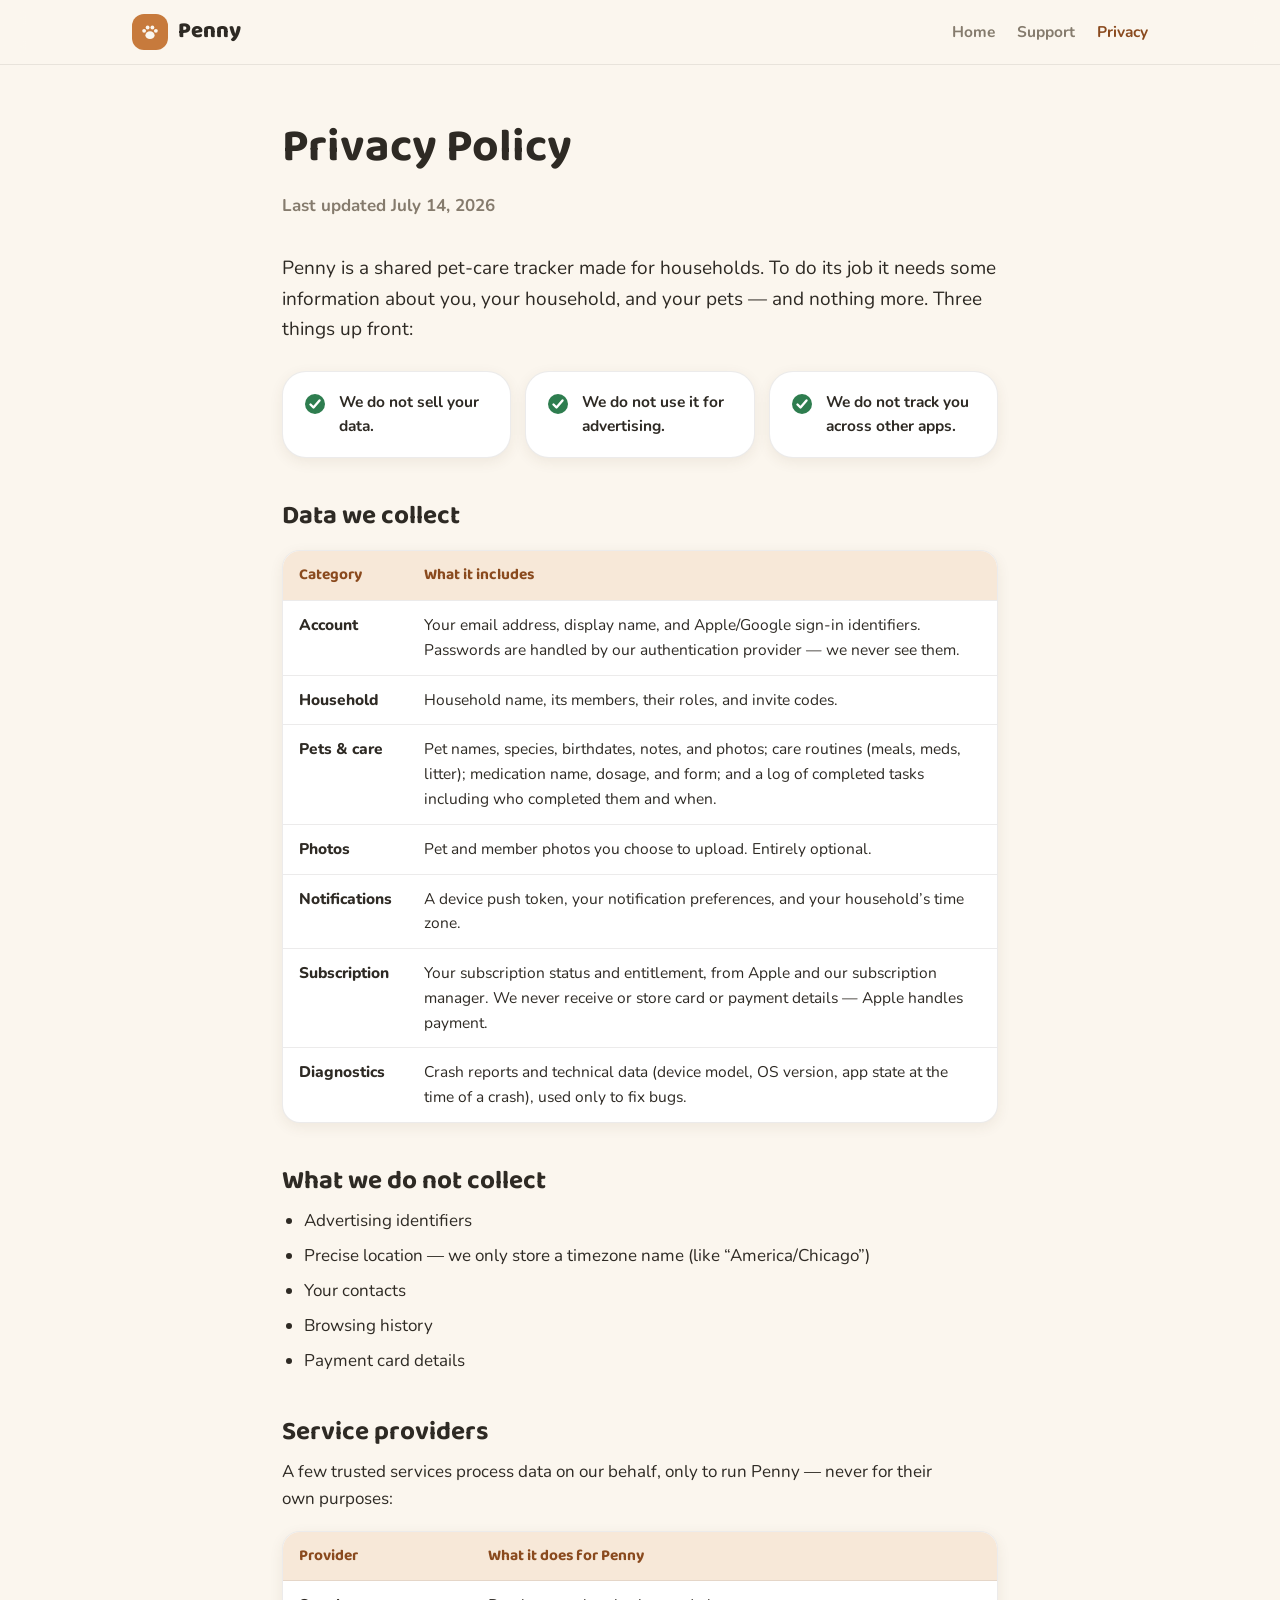
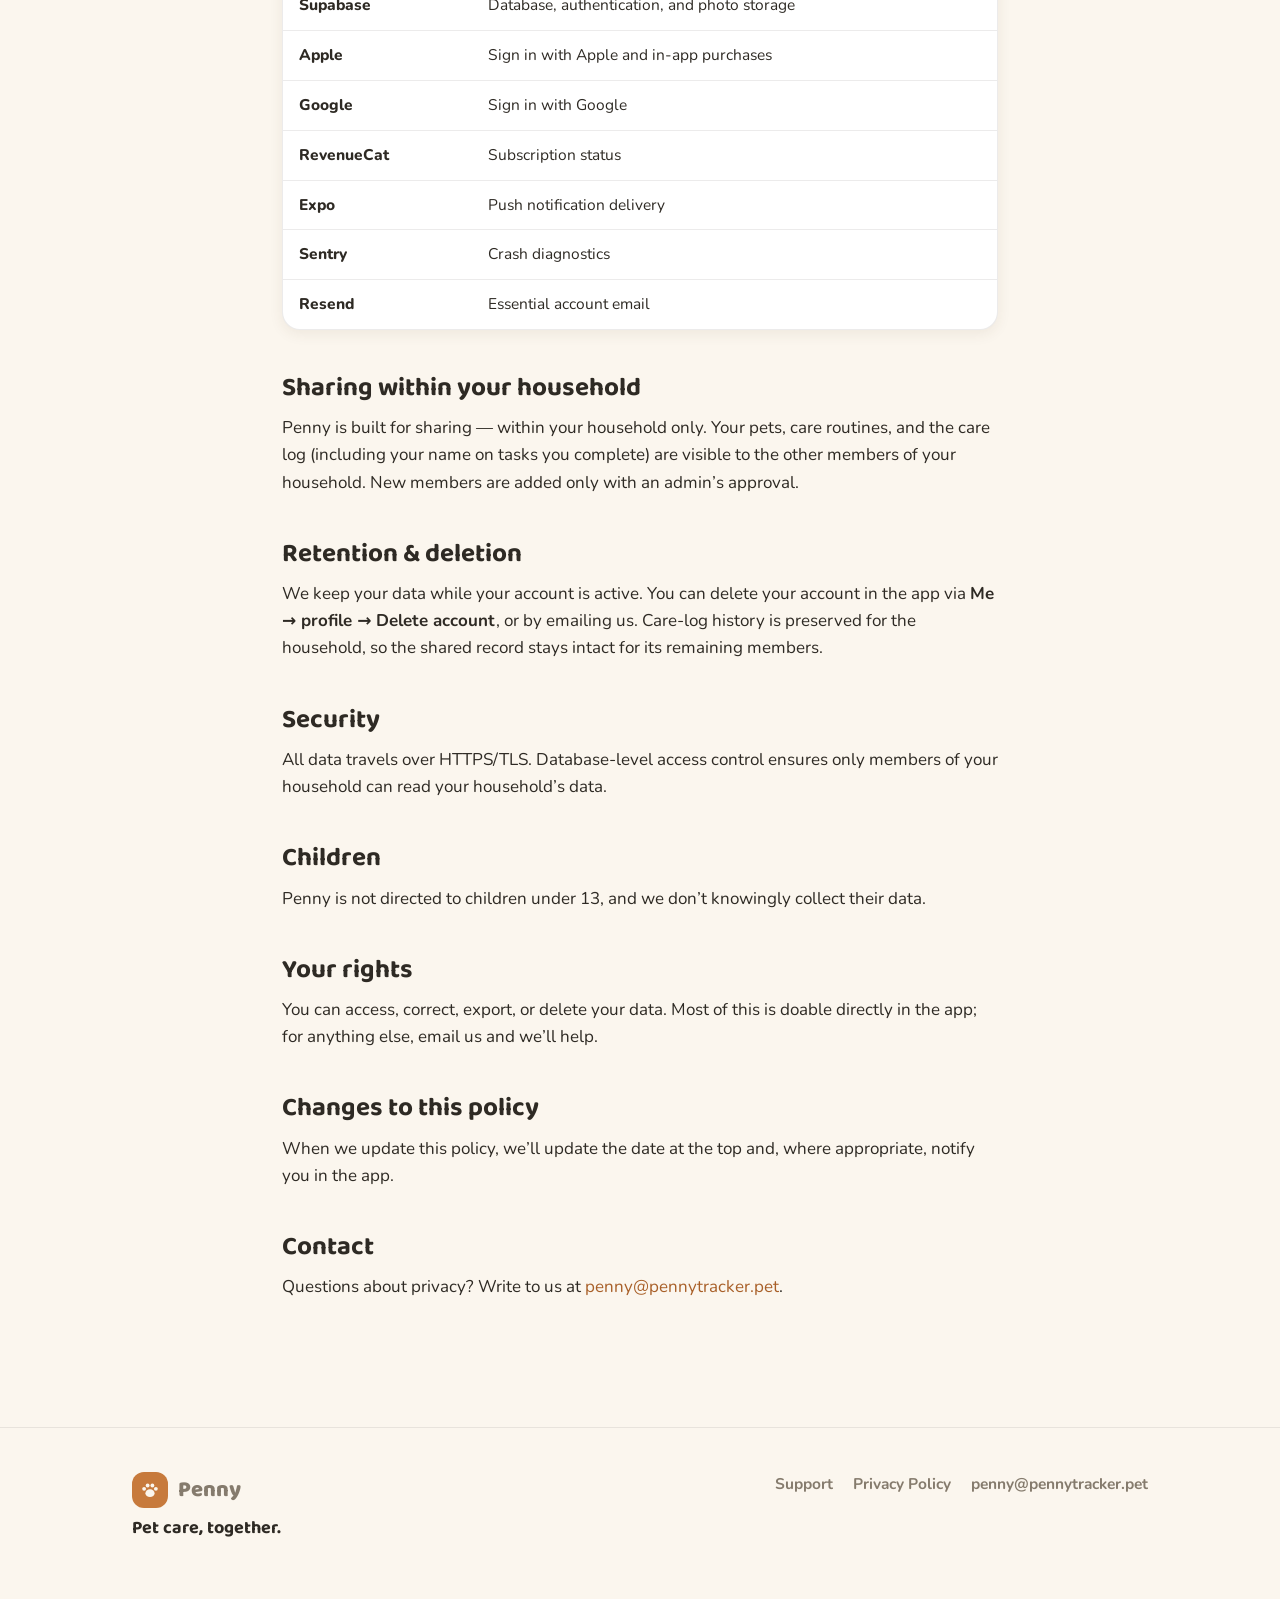
==== privacy/index.html @ 5d47a612 "Add Penny public site: landing, privacy, support Static site served at pennytracker.pet for App Stor" ====
<!DOCTYPE html>
<html lang="en">
<head>
<meta charset="UTF-8">
<meta name="viewport" content="width=device-width, initial-scale=1.0">
<title>Privacy Policy — Penny</title>
<meta name="description" content="Penny's privacy policy: what we collect, what we never collect, and how your household's data is handled.">
<link rel="preconnect" href="https://fonts.googleapis.com">
<link rel="preconnect" href="https://fonts.gstatic.com" crossorigin="anonymous">
<link href="https://fonts.googleapis.com/css2?family=Baloo+2:wght@400;600;700;800&amp;family=Nunito:ital,wght@0,400;0,600;0,700;0,800;1,400&amp;display=swap" rel="stylesheet">
<link rel="stylesheet" href="../penny.css">
<style>
.promises{display:grid;grid-template-columns:repeat(3,1fr);gap:14px;margin:26px 0 10px}
.promise{padding:18px 20px;display:flex;gap:12px;align-items:flex-start;font-weight:700;font-size:15.5px}
.promise svg{width:24px;height:24px;flex-shrink:0;margin-top:2px}
@media (max-width:700px){.promises{grid-template-columns:1fr}}
</style>
</head>
<body>
<header class="site-header"><div class="wrap bar">
<a class="brand" href="../"><span class="mark"><svg viewBox="0 0 24 24"><ellipse cx="12" cy="15.5" rx="5" ry="4.2"></ellipse><circle cx="5.6" cy="10.7" r="2.1"></circle><circle cx="9.4" cy="7.1" r="2.1"></circle><circle cx="14.6" cy="7.1" r="2.1"></circle><circle cx="18.4" cy="10.7" r="2.1"></circle></svg></span>Penny</a>
<nav class="site-nav"><a href="../">Home</a><a href="../support/">Support</a><a class="active" href="./">Privacy</a></nav>
</div></header>

<main class="doc"><div class="wrap narrow">
<h1>Privacy Policy</h1>
<p class="updated">Last updated July 14, 2026</p>

<p class="lead">Penny is a shared pet-care tracker made for households. To do its job it needs some information about you, your household, and your pets — and nothing more. Three things up front:</p>
<div class="promises">
<div class="card promise"><svg viewBox="0 0 24 24" fill="var(--good)"><circle cx="12" cy="12" r="10"></circle><path d="M7.5 12.5 10.5 15.5 16.5 8.5" fill="none" stroke="var(--card)" stroke-width="2.4" stroke-linecap="round" stroke-linejoin="round"></path></svg>We do not sell your data.</div>
<div class="card promise"><svg viewBox="0 0 24 24" fill="var(--good)"><circle cx="12" cy="12" r="10"></circle><path d="M7.5 12.5 10.5 15.5 16.5 8.5" fill="none" stroke="var(--card)" stroke-width="2.4" stroke-linecap="round" stroke-linejoin="round"></path></svg>We do not use it for advertising.</div>
<div class="card promise"><svg viewBox="0 0 24 24" fill="var(--good)"><circle cx="12" cy="12" r="10"></circle><path d="M7.5 12.5 10.5 15.5 16.5 8.5" fill="none" stroke="var(--card)" stroke-width="2.4" stroke-linecap="round" stroke-linejoin="round"></path></svg>We do not track you across other apps.</div>
</div>

<h2>Data we collect</h2>
<div class="table-scroll"><table class="data">
<thead><tr><th>Category</th><th>What it includes</th></tr></thead>
<tbody>
<tr><td>Account</td><td>Your email address, display name, and Apple/Google sign-in identifiers. Passwords are handled by our authentication provider — we never see them.</td></tr>
<tr><td>Household</td><td>Household name, its members, their roles, and invite codes.</td></tr>
<tr><td>Pets &amp; care</td><td>Pet names, species, birthdates, notes, and photos; care routines (meals, meds, litter); medication name, dosage, and form; and a log of completed tasks including who completed them and when.</td></tr>
<tr><td>Photos</td><td>Pet and member photos you choose to upload. Entirely optional.</td></tr>
<tr><td>Notifications</td><td>A device push token, your notification preferences, and your household&rsquo;s time zone.</td></tr>
<tr><td>Subscription</td><td>Your subscription status and entitlement, from Apple and our subscription manager. We never receive or store card or payment details — Apple handles payment.</td></tr>
<tr><td>Diagnostics</td><td>Crash reports and technical data (device model, OS version, app state at the time of a crash), used only to fix bugs.</td></tr>
</tbody>
</table></div>

<h2>What we do not collect</h2>
<ul>
<li>Advertising identifiers</li>
<li>Precise location — we only store a timezone name (like &ldquo;America/Chicago&rdquo;)</li>
<li>Your contacts</li>
<li>Browsing history</li>
<li>Payment card details</li>
</ul>

<h2>Service providers</h2>
<p>A few trusted services process data on our behalf, only to run Penny — never for their own purposes:</p>
<div class="table-scroll"><table class="data">
<thead><tr><th>Provider</th><th>What it does for Penny</th></tr></thead>
<tbody>
<tr><td>Supabase</td><td>Database, authentication, and photo storage</td></tr>
<tr><td>Apple</td><td>Sign in with Apple and in-app purchases</td></tr>
<tr><td>Google</td><td>Sign in with Google</td></tr>
<tr><td>RevenueCat</td><td>Subscription status</td></tr>
<tr><td>Expo</td><td>Push notification delivery</td></tr>
<tr><td>Sentry</td><td>Crash diagnostics</td></tr>
<tr><td>Resend</td><td>Essential account email</td></tr>
</tbody>
</table></div>

<h2>Sharing within your household</h2>
<p>Penny is built for sharing — within your household only. Your pets, care routines, and the care log (including your name on tasks you complete) are visible to the other members of your household. New members are added only with an admin&rsquo;s approval.</p>

<h2>Retention &amp; deletion</h2>
<p>We keep your data while your account is active. You can delete your account in the app via <b>Me &rarr; profile &rarr; Delete account</b>, or by emailing us. Care-log history is preserved for the household, so the shared record stays intact for its remaining members.</p>

<h2>Security</h2>
<p>All data travels over HTTPS/TLS. Database-level access control ensures only members of your household can read your household&rsquo;s data.</p>

<h2>Children</h2>
<p>Penny is not directed to children under 13, and we don&rsquo;t knowingly collect their data.</p>

<h2>Your rights</h2>
<p>You can access, correct, export, or delete your data. Most of this is doable directly in the app; for anything else, email us and we&rsquo;ll help.</p>

<h2>Changes to this policy</h2>
<p>When we update this policy, we&rsquo;ll update the date at the top and, where appropriate, notify you in the app.</p>

<h2>Contact</h2>
<p>Questions about privacy? Write to us at <a href="mailto:penny@pennytracker.pet">penny@pennytracker.pet</a>.</p>
</div></main>

<footer class="site-footer"><div class="wrap cols">
<div><a class="brand" href="../"><span class="mark"><svg viewBox="0 0 24 24"><ellipse cx="12" cy="15.5" rx="5" ry="4.2"></ellipse><circle cx="5.6" cy="10.7" r="2.1"></circle><circle cx="9.4" cy="7.1" r="2.1"></circle><circle cx="14.6" cy="7.1" r="2.1"></circle><circle cx="18.4" cy="10.7" r="2.1"></circle></svg></span>Penny</a><p class="tag">Pet care, together.</p></div>
<nav><a href="../support/">Support</a><a href="./">Privacy Policy</a><a href="mailto:penny@pennytracker.pet">penny@pennytracker.pet</a></nav>
</div></footer>
</body>
</html>
---- penny.css ----
/* Penny site — shared styles */
:root{--cream:#FBF6EE;--card:#FFFFFF;--ink:#2E2A24;--soft:#857B6D;--copper:#C77A3C;--tint:#F7E8D8;--deep:#A85F28;--copper-ink:#8A4A1E;--meals:#E0962F;--meds:#C84B38;--clean:#3F9E84;--good:#2E7D4F;--line:rgba(46,42,36,.09);--shadow:0 10px 30px rgba(93,64,36,.10);--shadow-sm:0 4px 14px rgba(93,64,36,.08);--font-display:"Baloo 2",system-ui,-apple-system,sans-serif;--font-body:"Nunito",system-ui,-apple-system,sans-serif}
@media (prefers-color-scheme:dark){:root{--cream:#171411;--card:#241F19;--ink:#F2EBE0;--soft:#A89B89;--copper:#ECAB6C;--tint:rgba(236,171,108,.13);--deep:#ECAB6C;--copper-ink:#F0BC8A;--meals:#EBAD4F;--meds:#E06B55;--clean:#57BA9F;--good:#5FB37F;--line:rgba(242,235,224,.10);--shadow:0 10px 30px rgba(0,0,0,.35);--shadow-sm:0 4px 14px rgba(0,0,0,.3)}}
*{box-sizing:border-box}
html{scroll-behavior:smooth}
body{margin:0;background:var(--cream);color:var(--ink);font-family:var(--font-body);font-size:17px;line-height:1.6;-webkit-font-smoothing:antialiased;overflow-x:hidden}
h1,h2,h3,h4{font-family:var(--font-display);font-weight:700;line-height:1.15;margin:0 0 .4em;text-wrap:pretty}
p{margin:0 0 1em;text-wrap:pretty}
a{color:var(--deep);text-decoration:none}
a:hover{color:var(--copper);text-decoration:underline}
.wrap{max-width:1060px;margin:0 auto;padding:0 22px}
.narrow{max-width:760px}
/* header */
.site-header{position:sticky;top:0;z-index:50;background:color-mix(in srgb,var(--cream) 88%,transparent);backdrop-filter:blur(12px);-webkit-backdrop-filter:blur(12px);border-bottom:1px solid var(--line)}
.site-header .bar{display:flex;align-items:center;gap:18px;height:64px}
.brand{display:flex;align-items:center;gap:10px;font-family:var(--font-display);font-weight:800;font-size:22px;color:var(--ink)}
.brand:hover{text-decoration:none;color:var(--ink)}
.brand .mark{width:36px;height:36px;border-radius:12px;background:var(--copper);display:grid;place-items:center;flex-shrink:0}
.brand .mark svg{width:22px;height:22px;fill:#FBF6EE}
.site-nav{margin-left:auto;display:flex;align-items:center;gap:22px;font-weight:700;font-size:15.5px}
.site-nav a{color:var(--soft)}
.site-nav a:hover{color:var(--copper);text-decoration:none}
.site-nav a.active{color:var(--copper-ink)}
.btn{display:inline-flex;align-items:center;justify-content:center;gap:8px;font-family:var(--font-display);font-weight:700;font-size:17px;padding:13px 26px;border-radius:999px;border:none;cursor:pointer;transition:transform .15s,box-shadow .15s}
.btn:hover{text-decoration:none;transform:translateY(-1px)}
.btn-copper{background:var(--copper);color:#FFF8EF;box-shadow:0 6px 18px rgba(199,122,60,.35)}
.btn-copper:hover{color:#FFF8EF;box-shadow:0 8px 22px rgba(199,122,60,.45)}
.btn-soft{background:var(--tint);color:var(--copper-ink)}
.btn-soft:hover{color:var(--copper-ink)}
/* cards */
.card{background:var(--card);border:1px solid var(--line);border-radius:24px;box-shadow:var(--shadow-sm)}
/* section titles */
.kicker{display:inline-block;font-family:var(--font-display);font-weight:700;font-size:14px;letter-spacing:.06em;text-transform:uppercase;color:var(--copper-ink);background:var(--tint);padding:5px 14px;border-radius:999px;margin-bottom:14px}
/* glyph chips */
.glyph{width:46px;height:46px;border-radius:15px;display:grid;place-items:center;flex-shrink:0}
.glyph svg{width:25px;height:25px}
/* footer */
.site-footer{border-top:1px solid var(--line);margin-top:90px;padding:44px 0 54px;color:var(--soft);font-size:15.5px}
.site-footer .cols{display:flex;flex-wrap:wrap;gap:28px;align-items:flex-start;justify-content:space-between}
.site-footer .tag{font-family:var(--font-display);font-weight:700;color:var(--ink);font-size:18px;margin:6px 0 2px}
.site-footer nav{display:flex;gap:20px;flex-wrap:wrap;font-weight:700}
.site-footer a{color:var(--soft)}
.site-footer a:hover{color:var(--copper)}
/* long-form doc pages */
.doc{padding:56px 0 20px}
.doc h1{font-size:clamp(34px,6vw,46px)}
.doc .updated{color:var(--soft);font-weight:700;margin-bottom:34px}
.doc h2{font-size:26px;margin-top:44px}
.doc h3{font-size:20px;margin-top:28px}
.doc ul{padding-left:22px;margin:0 0 1em}
.doc li{margin-bottom:.45em}
.doc .lead{font-size:19px}
.table-scroll{overflow-x:auto;border:1px solid var(--line);border-radius:18px;background:var(--card);box-shadow:var(--shadow-sm);margin:18px 0 26px}
table.data{border-collapse:collapse;width:100%;min-width:560px;font-size:15.5px}
table.data th{font-family:var(--font-display);font-weight:700;text-align:left;background:var(--tint);color:var(--copper-ink);padding:12px 16px}
table.data td{padding:12px 16px;border-top:1px solid var(--line);vertical-align:top}
table.data td:first-child{font-weight:800;white-space:nowrap}
/* faq */
details.faq{background:var(--card);border:1px solid var(--line);border-radius:20px;box-shadow:var(--shadow-sm);margin-bottom:14px;overflow:hidden}
details.faq summary{list-style:none;cursor:pointer;display:flex;align-items:center;gap:14px;padding:18px 22px;font-family:var(--font-display);font-weight:700;font-size:18px}
details.faq summary::-webkit-details-marker{display:none}
details.faq summary .chev{margin-left:auto;flex-shrink:0;width:26px;height:26px;border-radius:50%;background:var(--tint);display:grid;place-items:center;transition:transform .2s}
details.faq summary .chev svg{width:14px;height:14px;stroke:var(--copper-ink);fill:none;stroke-width:2.6;stroke-linecap:round;stroke-linejoin:round}
details.faq[open] summary .chev{transform:rotate(180deg)}
details.faq .body{padding:0 22px 20px;color:var(--ink)}
details.faq .body p:last-child{margin-bottom:0}
@media (max-width:640px){.site-nav{gap:14px;font-size:14.5px}.site-header .bar{height:58px}body{font-size:16px}}
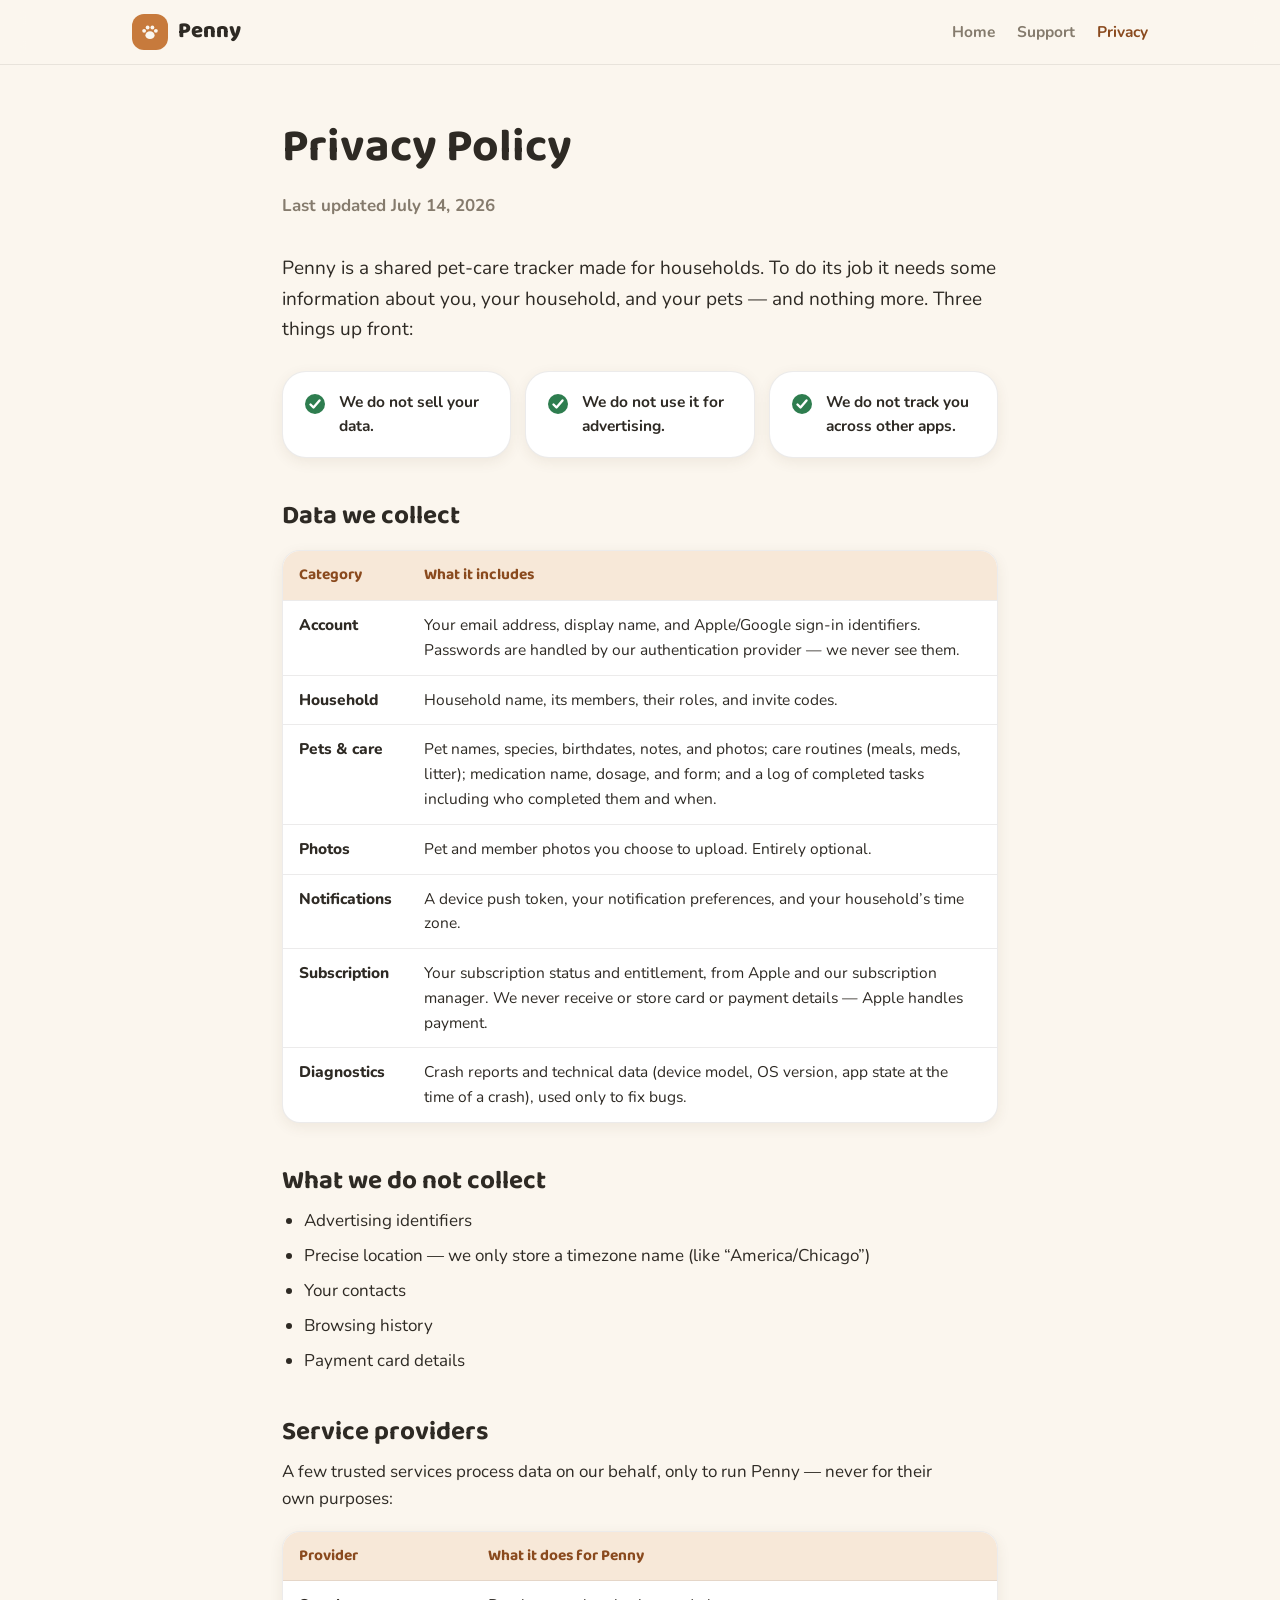
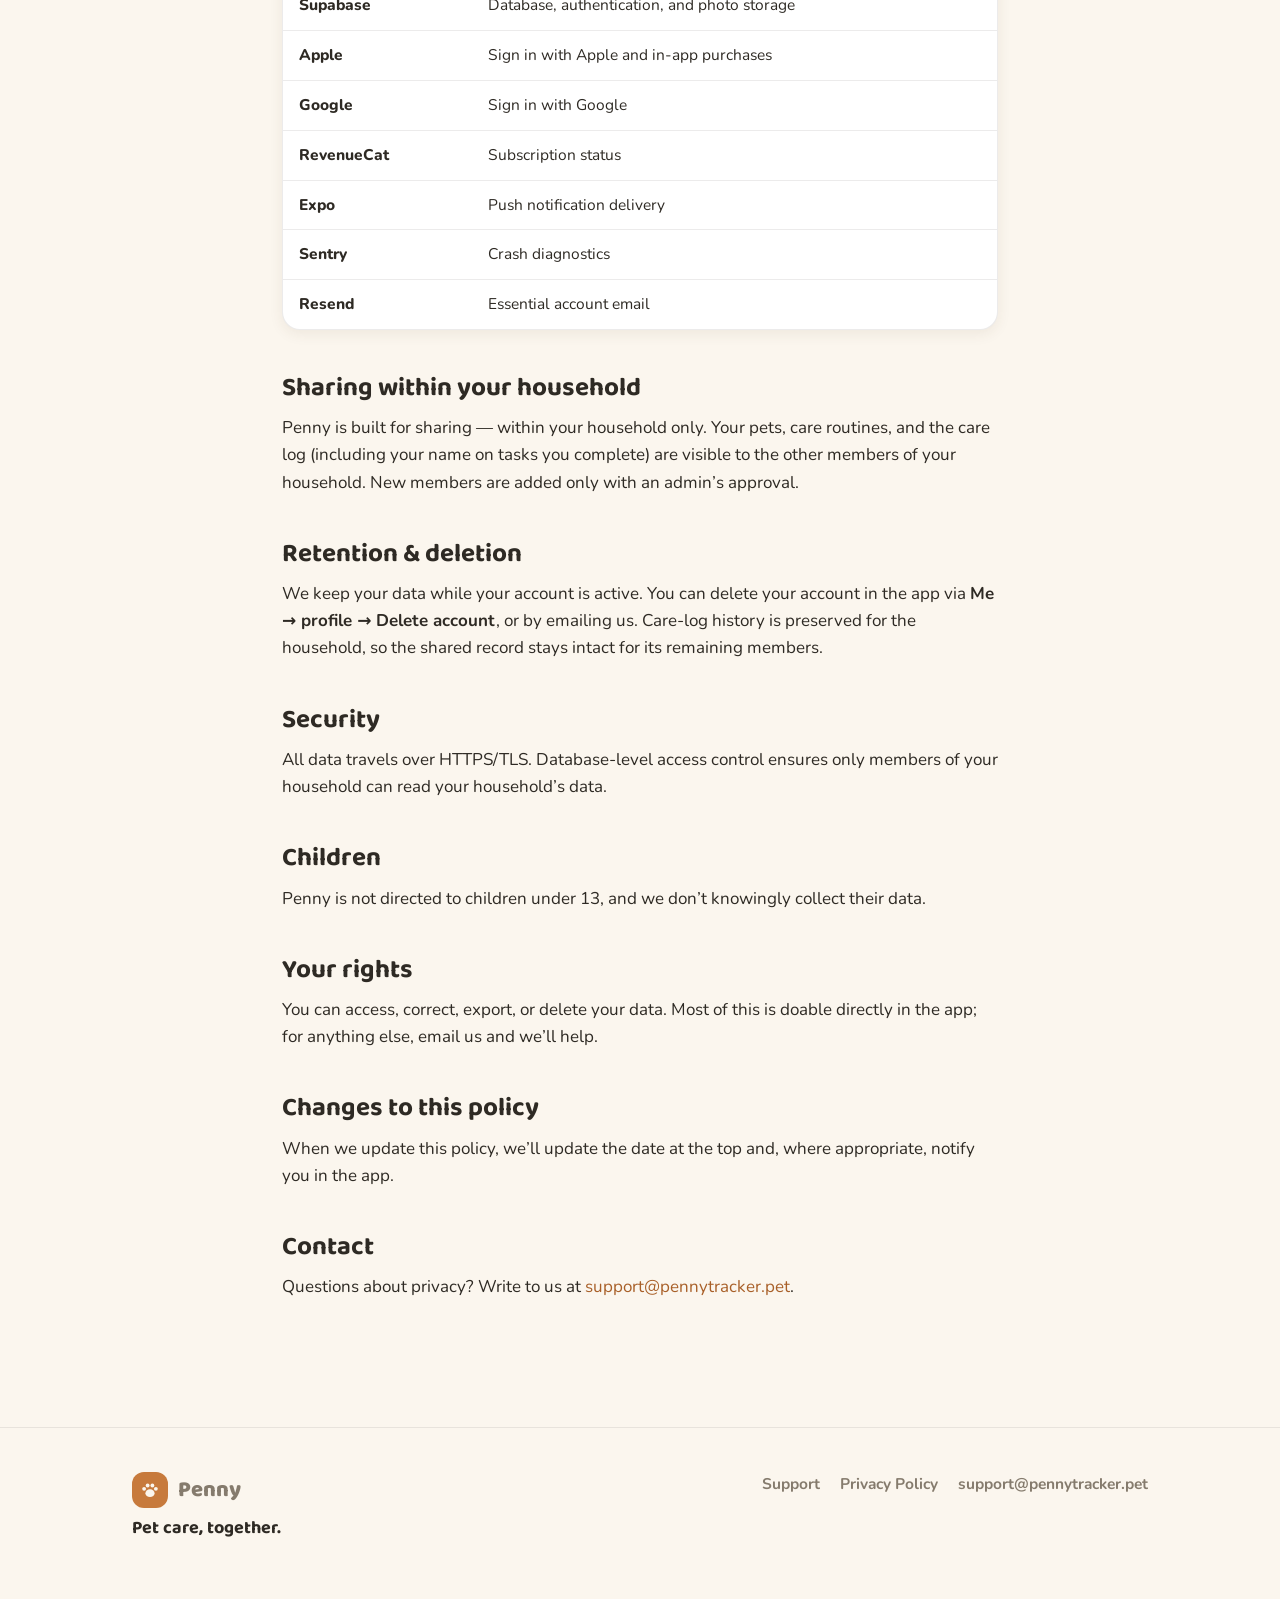
==== commit 353d8744: "Use support@pennytracker.pet as the contact address Replaces penny@pennytracker.pet across the landi" ====
--- a/privacy/index.html
+++ b/privacy/index.html
@@ -90,12 +90,12 @@
 <p>When we update this policy, we&rsquo;ll update the date at the top and, where appropriate, notify you in the app.</p>
 
 <h2>Contact</h2>
-<p>Questions about privacy? Write to us at <a href="mailto:penny@pennytracker.pet">penny@pennytracker.pet</a>.</p>
+<p>Questions about privacy? Write to us at <a href="mailto:support@pennytracker.pet">support@pennytracker.pet</a>.</p>
 </div></main>
 
 <footer class="site-footer"><div class="wrap cols">
 <div><a class="brand" href="../"><span class="mark"><svg viewBox="0 0 24 24"><ellipse cx="12" cy="15.5" rx="5" ry="4.2"></ellipse><circle cx="5.6" cy="10.7" r="2.1"></circle><circle cx="9.4" cy="7.1" r="2.1"></circle><circle cx="14.6" cy="7.1" r="2.1"></circle><circle cx="18.4" cy="10.7" r="2.1"></circle></svg></span>Penny</a><p class="tag">Pet care, together.</p></div>
-<nav><a href="../support/">Support</a><a href="./">Privacy Policy</a><a href="mailto:penny@pennytracker.pet">penny@pennytracker.pet</a></nav>
+<nav><a href="../support/">Support</a><a href="./">Privacy Policy</a><a href="mailto:support@pennytracker.pet">support@pennytracker.pet</a></nav>
 </div></footer>
 </body>
 </html>
